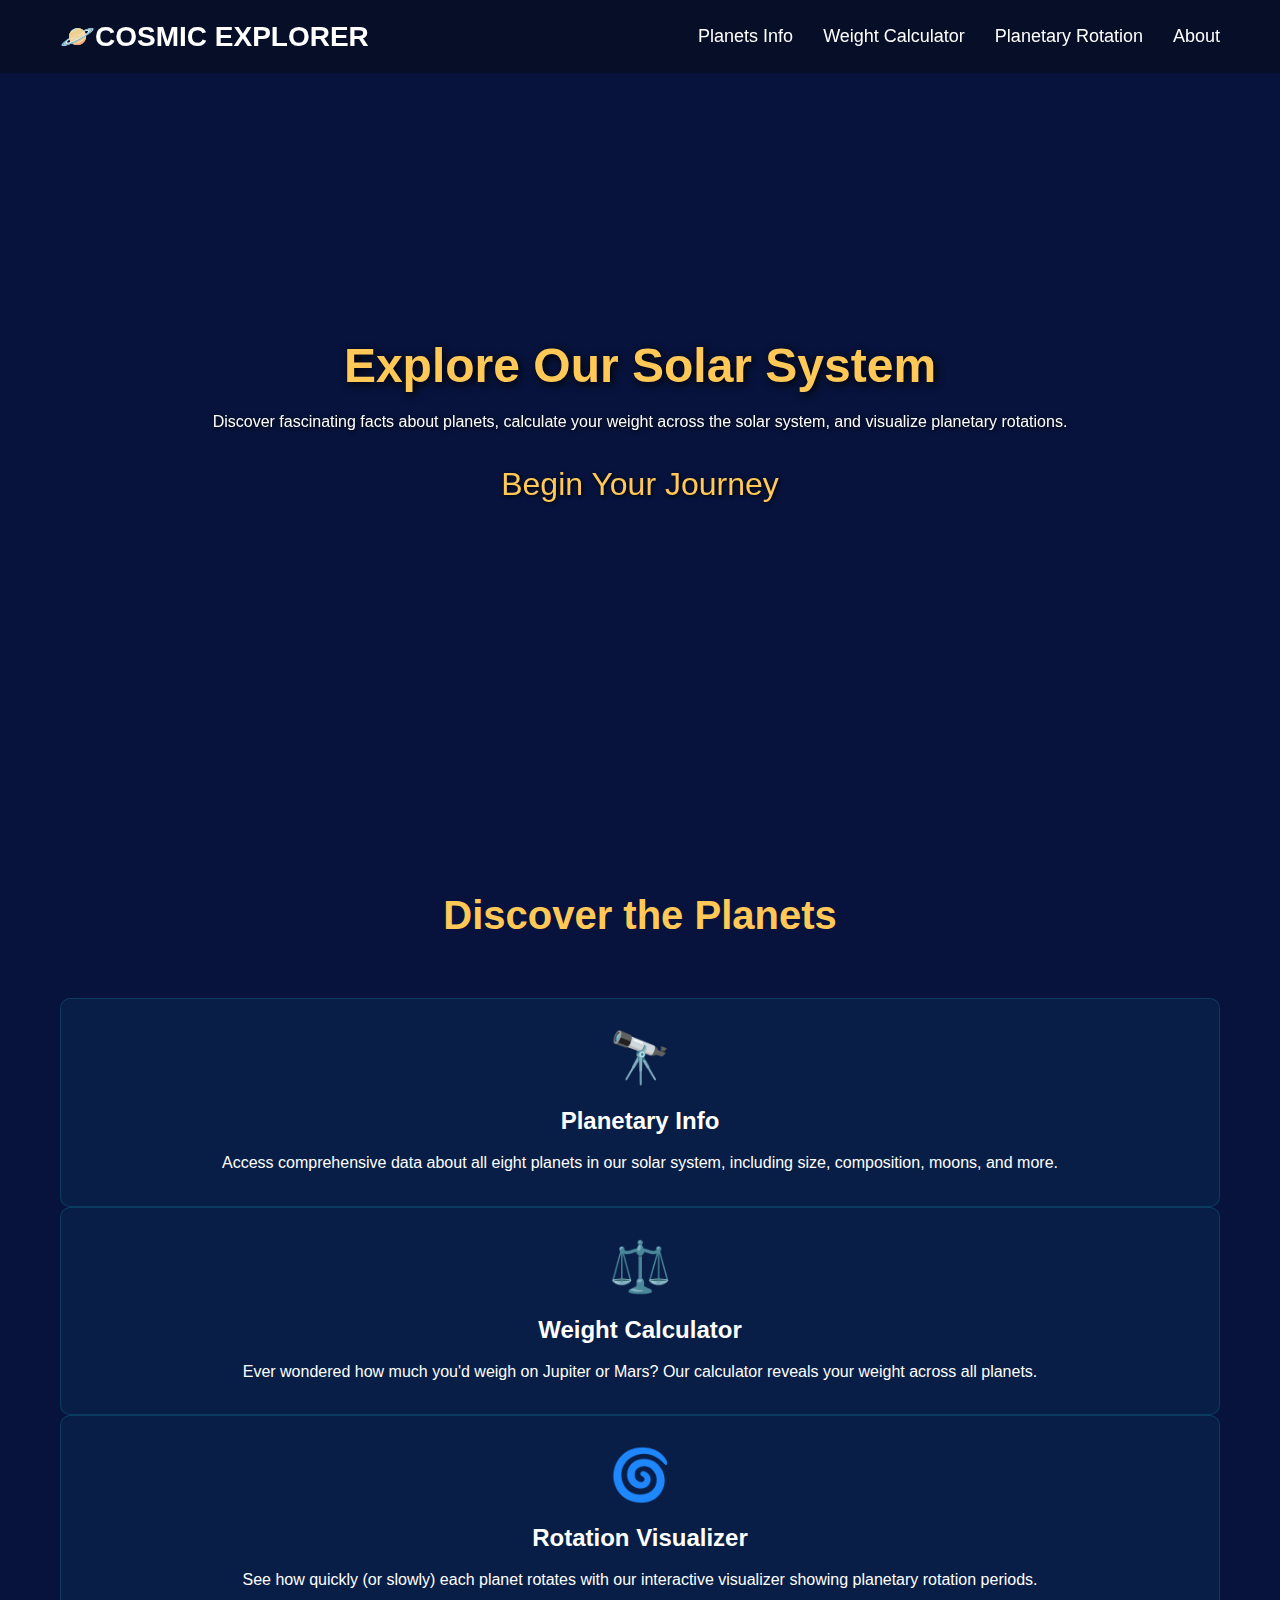
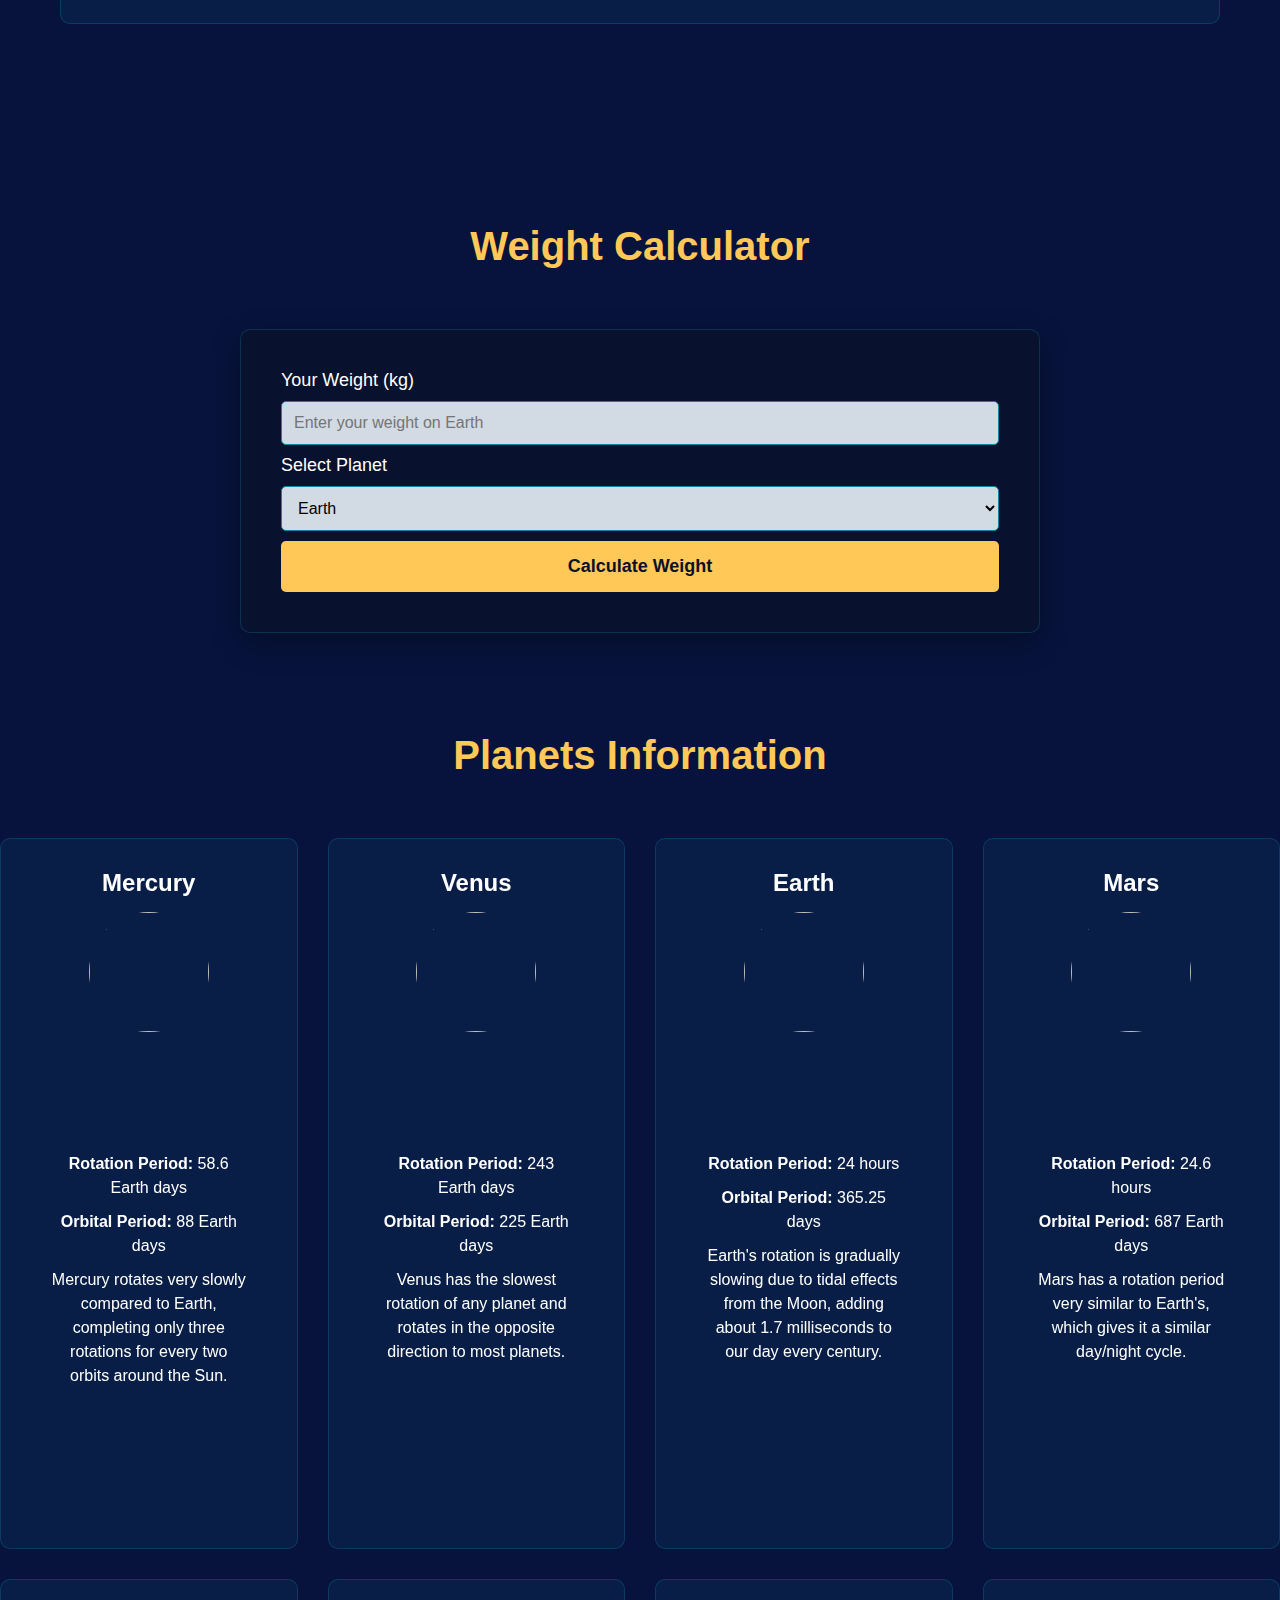
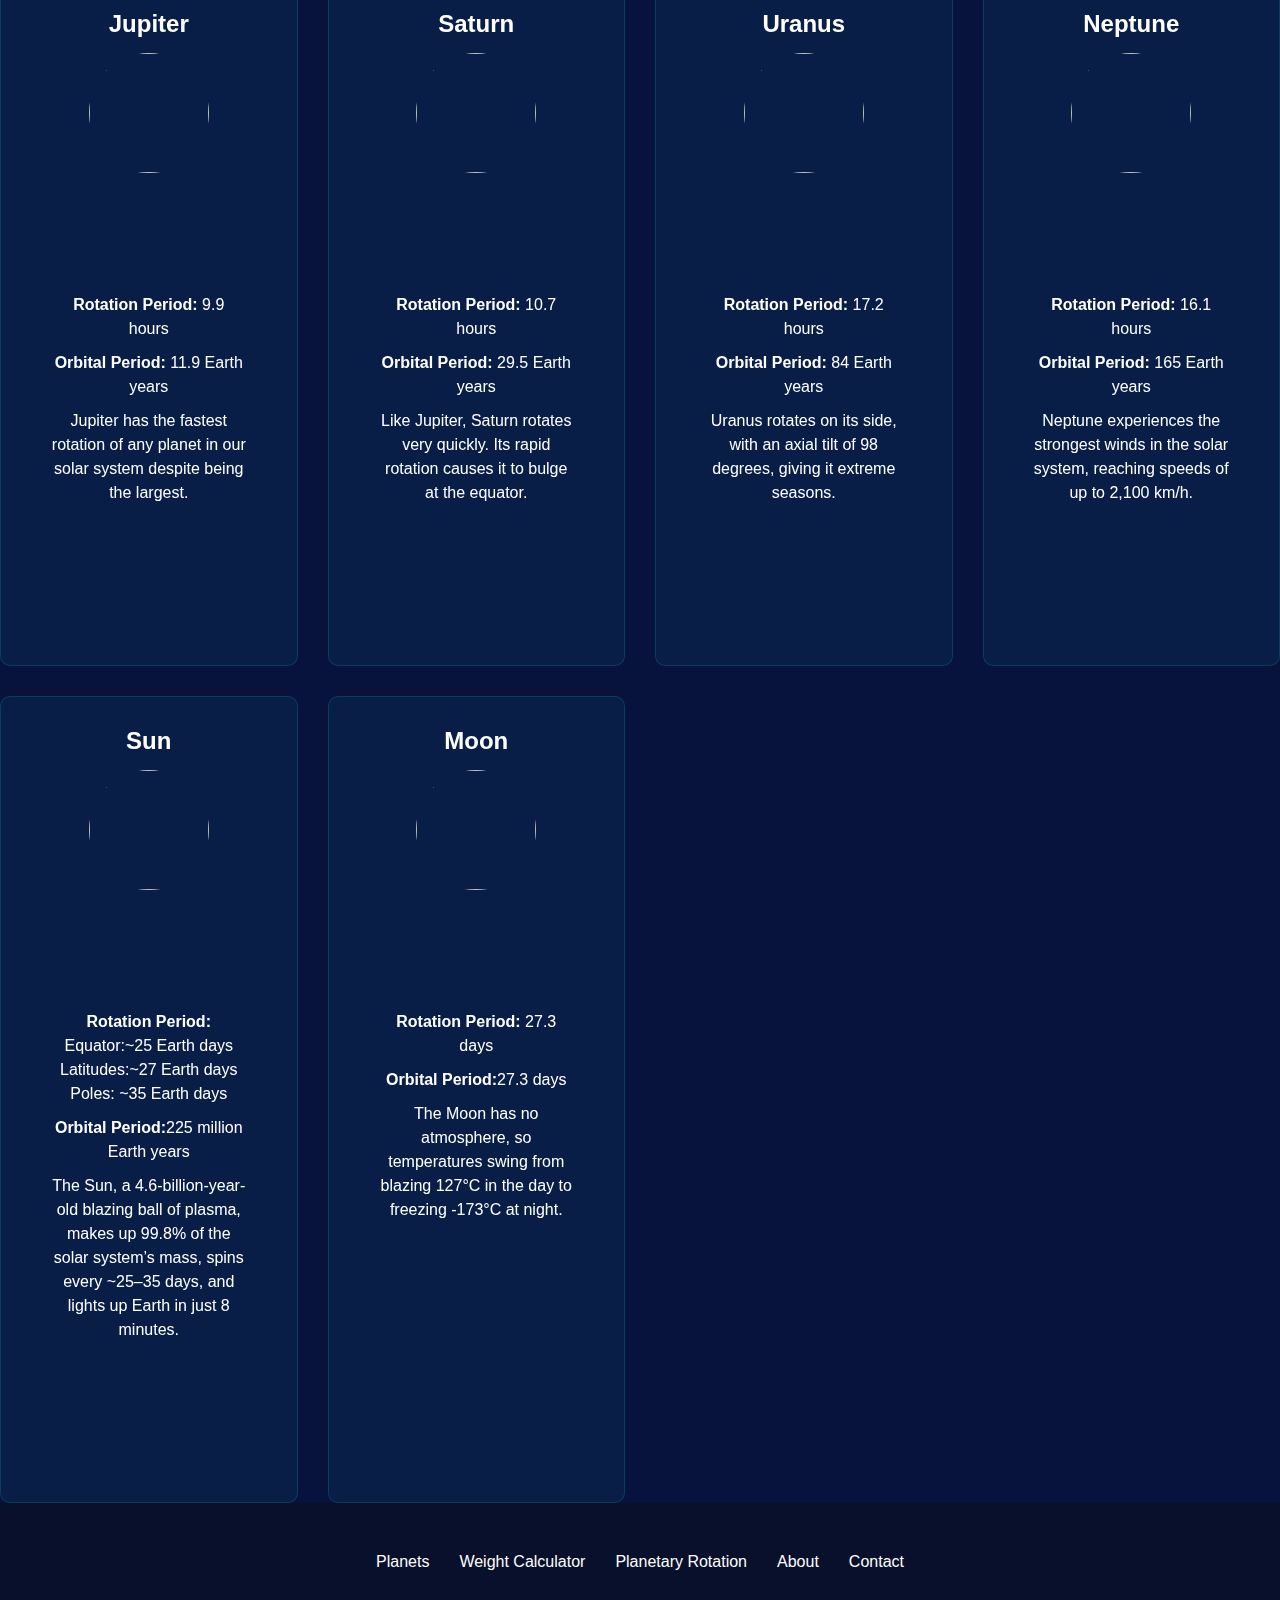
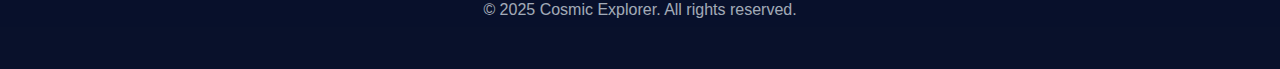
==== space_web/space_web.html @ 6c2fe6e0 "Update space_web.html" ====
<!DOCTYPE html>
<html lang="en">
<head>
  <meta charset="UTF-8">
  <meta name="viewport" content="width=device-width, initial-scale=1.0">
  <link rel="stylesheet" href="space_web.css">
  <title>space</title>
</head>
<body>
  <div class="stars" id="stars"></div>
  <header>
      <nav>
          <div class="logo">
              <span>🪐</span> COSMIC EXPLORER
          </div>
          <div class="nav-links">
              <a href="#">Planets Info</a>
              <a href="index.html">Weight Calculator</a>
              <a href="solarsys.html">Planetary Rotation</a>
              <a href="about.html">About</a>
          </div>
      </nav>
  </header>
  
  <section class="tag">
      <h1>Explore Our Solar System</h1>
      <p>Discover fascinating facts about planets, calculate your weight across the solar system, and visualize planetary rotations.</p>
      <a href="#features" class="jour-button">Begin Your Journey</a>
  </section>
  
  <section class="features" id="features">
      <h2 class="section-title">Discover the Planets</h2>
      <div class="feature-cards">
          <div class="feature-card">
              <div class="feature-icon">🔭</div>
              <h3>Planetary Info</h3>
              <p>Access comprehensive data about all eight planets in our solar system, including size, composition, moons, and more.</p>
          </div>
          <div class="feature-card">
              <div class="feature-icon">⚖️</div>
              <h3>Weight Calculator</h3>
              <p>Ever wondered how much you'd weigh on Jupiter or Mars? Our calculator reveals your weight across all planets.</p>
          </div>
          <div class="feature-card">
              <div class="feature-icon">🌀</div>
              <h3>Rotation Visualizer</h3>
              <p>See how quickly (or slowly) each planet rotates with our interactive visualizer showing planetary rotation periods.</p>
          </div>
      </div>
  </section>
  <section class="weight-calculator" id="calculator">
    <h2 class="section-title">Weight Calculator</h2>
    <div class="calculator-container">
        <div class="calculator-form">
            <div class="form-group">
                <label for="weight">Your Weight (kg)</label>
                <input type="number" id="weight" placeholder="Enter your weight on Earth" min="1" max="500">
                <div class="form-group">
                  <label for="planet">Select Planet</label>
                  <select id="planet">
                      <option value="mercury">Mercury</option>
                      <option value="venus">Venus</option>
                      <option value="earth" selected>Earth</option>
                      <option value="mars">Mars</option>
                      <option value="jupiter">Jupiter</option>
                      <option value="saturn">Saturn</option>
                      <option value="uranus">Uranus</option>
                      <option value="neptune">Neptune</option>
                  </select>
              </div>
              <button class="calculate-button">Calculate Weight</button>
          </div>
          <div class="result" id="result">
              Your weight on <span id="result-planet">Earth</span> would be <span id="result-weight">0</span> kg.
          </div>
      </div>
  </section>

  
    <section class="info-planet" id="info">
      <h2 class="section-title">Planets Information</h2>
      <div class="rotation-container">
          <div class="planet-card">
              <h3>Mercury</h3>
              <div class="planet-image mercury">
                <img src="https://res.cloudinary.com/dk-find-out/image/upload/q_80,w_1920,f_auto/AW_Mercury_ladprw.jpg"></div>
              <div class="planet-info">
                  <p><strong>Rotation Period:</strong> 58.6 Earth days</p>
                  <p><strong>Orbital Period:</strong> 88 Earth days</p>
                  <p>Mercury rotates very slowly compared to Earth, completing only three rotations for every two orbits around the Sun.</p>
              </div>
          </div>
          
          <div class="planet-card">
              <h3>Venus</h3>
              <div class="planet-image venus">
                <img src="http://www.planete-astronomie.com/tl_files/photos/Venus/1-La-planete-Venus/Venus_a00.jpg">
              </div>
              <div class="planet-info">
                  <p><strong>Rotation Period:</strong> 243 Earth days</p>
                  <p><strong>Orbital Period:</strong> 225 Earth days</p>
                  <p>Venus has the slowest rotation of any planet and rotates in the opposite direction to most planets.</p>
              </div>
          </div>
          
          <div class="planet-card">
              <h3>Earth</h3>
              <div class="planet-image earth">
                <img src="https://toppng.com/uploads/preview/real-world-clipart-earth-transparent-background-planet-earth-11562960989brifobuctc.png">
              </div>
              <div class="planet-info">
                  <p><strong>Rotation Period:</strong> 24 hours</p>
                  <p><strong>Orbital Period:</strong> 365.25 days</p>
                  <p>Earth's rotation is gradually slowing due to tidal effects from the Moon, adding about 1.7 milliseconds to our day every century.</p>
              </div>
          </div>
          
          <div class="planet-card">
              <h3>Mars</h3>
              <div class="planet-image mars">
                <img src="https://pngimg.com/uploads/mars_planet/mars_planet_PNG5.png">
              </div>
              <div class="planet-info">
                  <p><strong>Rotation Period:</strong> 24.6 hours</p>
                  <p><strong>Orbital Period:</strong> 687 Earth days</p>
                  <p>Mars has a rotation period very similar to Earth's, which gives it a similar day/night cycle.</p>
              </div>
          </div>
          
          <div class="planet-card">
              <h3>Jupiter</h3>
              <div class="planet-image jupiter">
                <img src="https://www.pngmart.com/files/22/Jupiter-PNG-Free-Download.png">
              </div>
              <div class="planet-info">
                  <p><strong>Rotation Period:</strong> 9.9 hours</p>
                  <p><strong>Orbital Period:</strong> 11.9 Earth years</p>
                  <p>Jupiter has the fastest rotation of any planet in our solar system despite being the largest.</p>
              </div>
          </div>
          
          <div class="planet-card">
              <h3>Saturn</h3>
              <div class="planet-image saturn">
                <img src="https://as2.ftcdn.net/v2/jpg/05/69/56/73/1000_F_569567396_Gxajbwd5eJvZ2uNPkuPDoFLlFUGtiKqE.jpg">
              </div>
              <div class="planet-info">
                  <p><strong>Rotation Period:</strong> 10.7 hours</p>
                  <p><strong>Orbital Period:</strong> 29.5 Earth years</p>
                  <p>Like Jupiter, Saturn rotates very quickly. Its rapid rotation causes it to bulge at the equator.</p>
              </div>
          </div>
          
          <div class="planet-card">
              <h3>Uranus</h3>
              <div class="planet-image uranus">
                <img src="https://www.pngplay.com/wp-content/uploads/13/Uranus-Transparent-Free-PNG.png">
              </div>
              <div class="planet-info">
                  <p><strong>Rotation Period:</strong> 17.2 hours</p>
                  <p><strong>Orbital Period:</strong> 84 Earth years</p>
                  <p>Uranus rotates on its side, with an axial tilt of 98 degrees, giving it extreme seasons.</p>
              </div>
          </div>
          
          <div class="planet-card">
              <h3>Neptune</h3>
              <div class="planet-image neptune">
                <img src="https://pnghq.com/wp-content/uploads/neptune-png-transparent-background.png">
              </div>
              <div class="planet-info">
                  <p><strong>Rotation Period:</strong> 16.1 hours</p>
                  <p><strong>Orbital Period:</strong> 165 Earth years</p>
                  <p>Neptune experiences the strongest winds in the solar system, reaching speeds of up to 2,100 km/h.</p>
              </div>
              </div>
              <div class="planet-card">
                <h3>Sun</h3>
                <div class="planet-image sun">
                  <img src="https://clipartcraft.com/images/sun-transparent-realistic-7.png">
                </div>
                <div class="planet-info">
                    <p><strong>Rotation Period:</strong> Equator:~25 Earth days Latitudes:~27 Earth days Poles: ~35 Earth days</p>
                    <p><strong>Orbital Period:</strong>225 million Earth years</p>
                    <p>The Sun, a 4.6-billion-year-old blazing ball of plasma, makes up 99.8% of the solar system’s mass, spins every ~25–35 days, and lights up Earth in just 8 minutes.</p>
                </div>
                </div>
                <div class="planet-card">
                  <h3>Moon</h3>
                  <div class="planet-image moon">
                    <img src="https://tse2.mm.bing.net/th?id=OIP.YOyAbVJMIWMvagxwYLG5LgHaHa&pid=Api&P=0&h=180">
                  </div>
                  <div class="planet-info">
                      <p><strong>Rotation Period:</strong> 27.3 days</p>
                      <p><strong>Orbital Period:</strong>27.3 days</p>
                      <p>The Moon has no atmosphere, so temperatures swing from blazing 127°C in the day to freezing -173°C at night.</p>
                  </div>
      </div>
  </section>
  <footer>
    <div class="footer-content">
        <div class="footer-links">
            <a href="#features">Planets</a>
            <a href="#calculator">Weight Calculator</a>
            <a href="#rotation">Planetary Rotation</a>
            <a href="#about">About</a>
            <a href="#">Contact</a>
        </div>
        <p class="copyright">© 2025 Cosmic Explorer. All rights reserved.</p>
    </div>
</footer>
</body>
---- space_web/space_web.css ----
* {
  margin: 0;
  padding: 0;
  box-sizing: border-box;
  font-family: 'Arial', sans-serif;
}

body {
  background-color: #07133c;
  background-image: url(https://img.freepik.com/free-vector/watercolor-galaxy-background_23-2149238131.jpg);
  color: #fff;
  background-repeat: no-repeat;
  background-position: center;
  background-size: cover;
  background-attachment: fixed;

}

header {
  background-color: rgba(7, 14, 34, 0.8);
  padding: 20px 0;
  position: sticky;
  top: 0;
}

nav {
  display: flex;
  justify-content: space-between;
  align-items: center;
  max-width: 1200px;
  margin: 0 auto;
  padding: 0 20px;
  opacity: 1;
}

.logo {
  font-size: 28px;
  font-weight: bold;
  color: #ffffff;
  display: flex;
  align-items: center;
}

.nav-links {
  display: flex;
  gap: 30px;
}

.nav-links a {
  color: var(--text-color);
  text-decoration: none;
  font-size: 18px;
  transition: color 0.3s ease;
}

.nav-links a:hover {
  color:#ffc857 ;
 
}

.tag {
  height: 80vh;
  display: flex;
  flex-direction: column;
  justify-content: center;
  align-items: center;
  text-align: center;
  position: relative;
  padding: 0 20px;
}


.tag h1 {
  margin-bottom: 20px;
  font-size: 3rem;
  color: #ffc857;
  text-shadow: 2px 2px 8px #000;
}

.tag p {
  font-size: 2.5 rem;
  margin-bottom: 20px;
  color:#ffffff ;
  text-shadow: 1px 1px 4px #000;
}
.tag a{
  font-size: 2rem;
  margin-bottom: 10px;
  color:#ffc857 ;
  text-decoration: none;
  text-shadow: 1px 1px 4px #000;
}

.jour-button {
  background-color: var(--secondary-color);
  color: white;
  padding: 15px 30px;
  border: none;
  border-radius: 30px;
  font-size: 18px;
  cursor: pointer;
  transition: all 0.3s ease;
  text-decoration: none;
}

.jour-button:hover {
  background-color: var(--accent-color);
  color: var(--primary-color);
  transform: translateY(-3px);
  box-shadow: 0 5px 15px rgba(0, 0, 0, 0.3);
}
.features {
  padding: 100px 20px;
  max-width: 1200px;
  margin: 0 auto;
}

.section-title {
  text-align: center;
  font-size: 2.5rem;
  margin-bottom: 60px;
  color:#ffc857 ;
}

.feature-card {
  background-color: rgba(18, 130, 162, 0.1);
  border-radius: 10px;
  padding: 30px;
  text-align: center;
  transition: transform 0.3s ease;
  border: 1px solid rgba(18, 130, 162, 0.3);
}

.feature-card:hover {
  transform: translateY(-5px);
  box-shadow: 0 10px 20px rgba(0, 0, 0, 0.2);
}

.feature-icon {
  font-size: 50px;
  margin-bottom: 20px;
  color: var(--accent-color);
}

.feature-card h3 {
  font-size: 24px;
  margin-bottom: 15px;
}

.feature-card p {
  font-size: 16px;
  line-height: 1.6;
}

.weight-calculator {
  background-color: var(--dark-accent);
  padding: 100px 20px;
}

.calculator-container {
  max-width: 800px;
  margin: 0 auto;
  background-color: rgba(9, 17, 41, 0.8);
  border-radius: 10px;
  padding: 40px;
  box-shadow: 0 10px 30px rgba(0, 0, 0, 0.3);
  border: 1px solid rgba(18, 130, 162, 0.3);
}

.calculator-form {
  display: flex;
  flex-direction: column;
  gap: 20px;
}

.form-group {
  display: flex;
  flex-direction: column;
  gap: 10px;
}

.form-group label {
  font-size: 18px;
}

.form-group input, .form-group select {
  padding: 12px;
  border-radius: 5px;
  border: 1px solid #1282a2;
  background-color: rgba(233, 241, 247, 0.9);
  font-size: 16px;
}

.calculate-button {
  background-color: #ffc857;
  color: #0a1128;
  padding: 15px;
  border: none;
  border-radius: 5px;
  font-size: 18px;
  cursor: pointer;
  transition: all 0.3s ease;
  font-weight: bold;
}

.calculate-button:hover {
  background-color: #1282a2;
  color: white;
}

.result {
  margin-top: 30px;
  padding: 20px;
  background-color: rgba(18, 130, 162, 0.2);
  border-radius: 5px;
  text-align: center;
  font-size: 18px;
  border: 1px solid rgba(18, 130, 162, 0.5);
  display: none;
}

.planet-info {
  padding: 100px 20px;
  max-width: 1200px;
  margin: 0 auto;
}

.rotation-container {
  display: grid;
  grid-template-columns: repeat(auto-fit, minmax(250px, 1fr));
  gap: 30px;
}

.planet-card {
  background-color: rgba(18, 130, 162, 0.1);
  border-radius: 10px;
  padding: 30px;
  text-align: center;
  border: 1px solid rgba(18, 130, 162, 0.3);
  position: relative;
  overflow: hidden;
  min-height: 350px;
}

.planet-card h3 {
  font-size: 24px;
  margin-bottom: 15px;
  color: var(--accent-color);
}

.planet-info {
  margin-bottom: 20px;
}

.planet-info p {
  margin-bottom: 10px;
  line-height: 1.5;
}

.planet-image {
  width: 120px;
  height: 120px;
  margin: 0 auto 20px;
  border-radius: 50%;
  overflow: hidden;
  animation: rotate 60s linear infinite;
  display: flex;
  justify-content: center;
  align-items: center;
}

.planet-image img {
  width: 100%;
  height: 100%;
  object-fit: cover;
  display: block;
}

footer {
  background-color: rgba(9, 17, 41, 0.9);
  padding: 50px 20px;
  text-align: center;
}

.footer-content {
  max-width: 1200px;
  margin: 0 auto;
}

.footer-links {
  display: flex;
  justify-content: center;
  gap: 30px;
  margin-bottom: 30px;
}

.footer-links a {
  color: var(--text-color);
  text-decoration: none;
  transition: color 0.3s ease;
}

.footer-links a:hover {
  color: var(--accent-color);
}

.copyright {
  margin-top: 20px;
  color: rgba(233, 241, 247, 0.7);
}
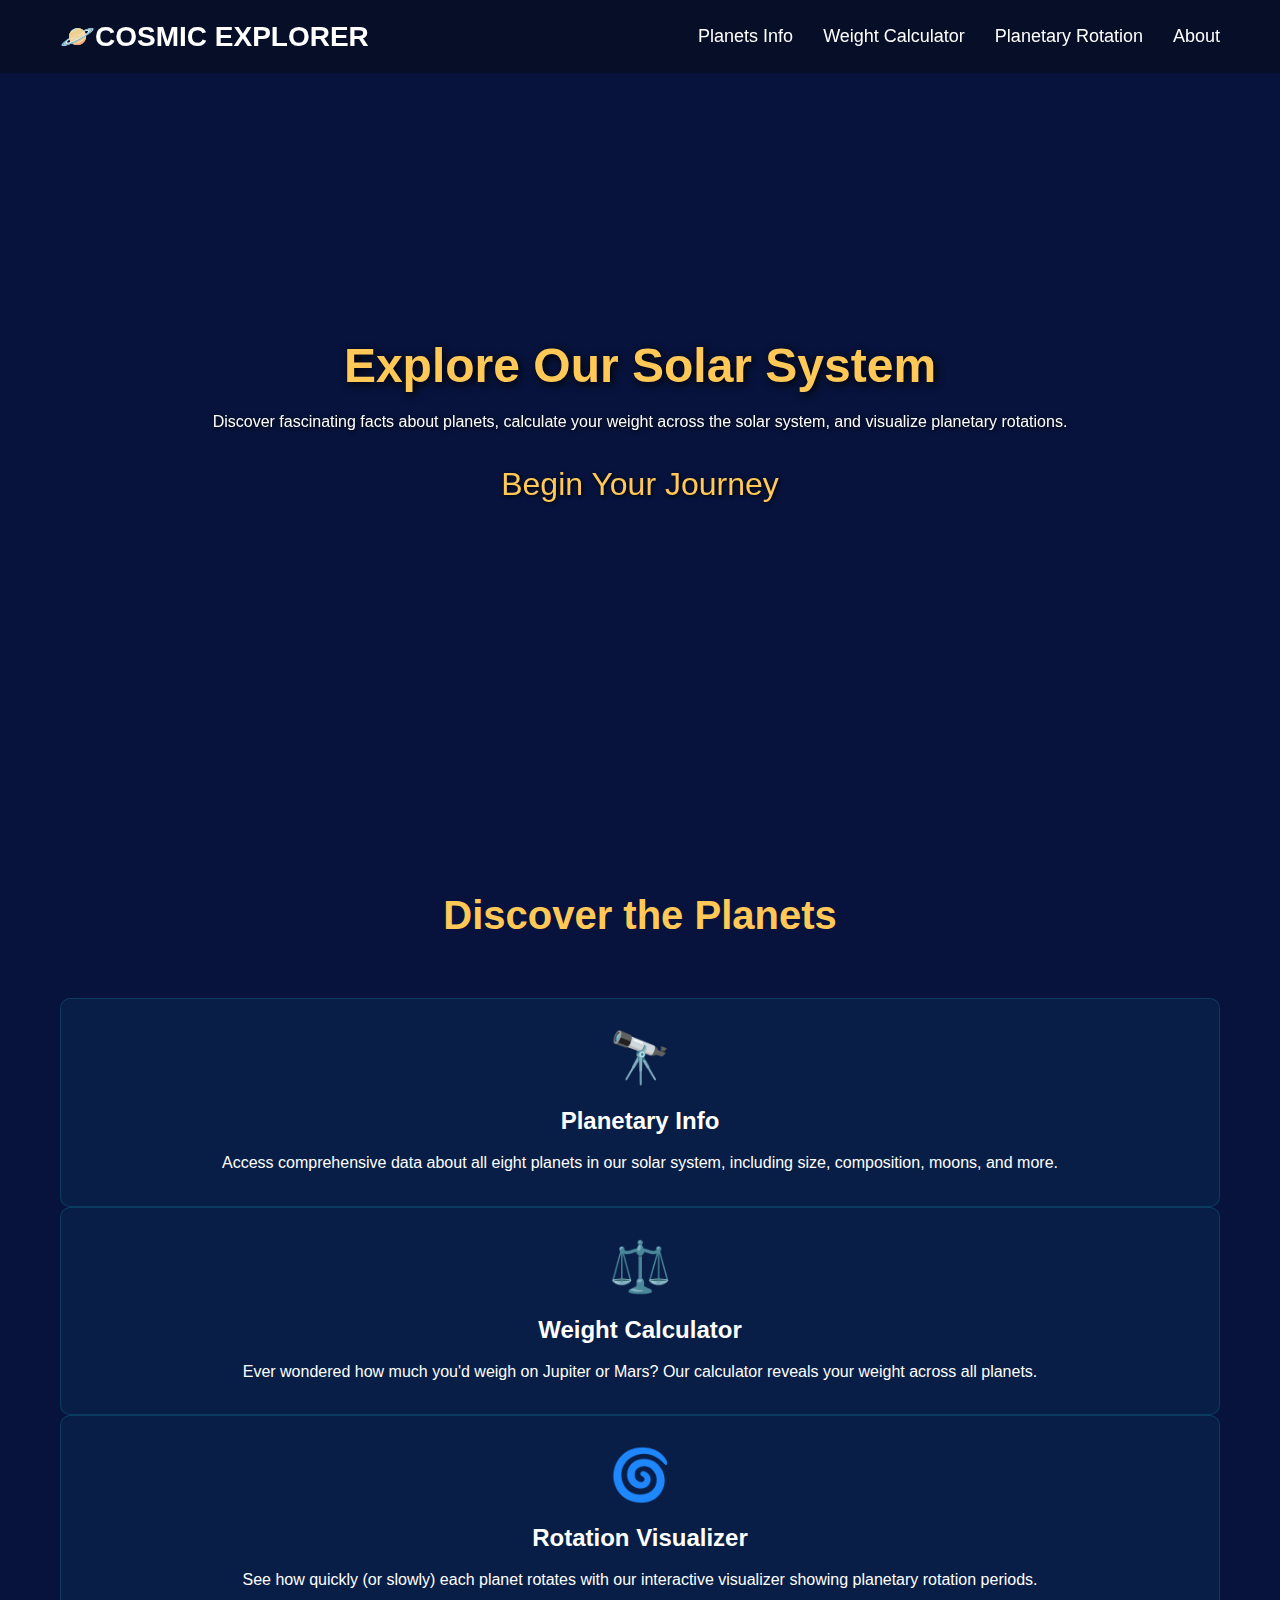
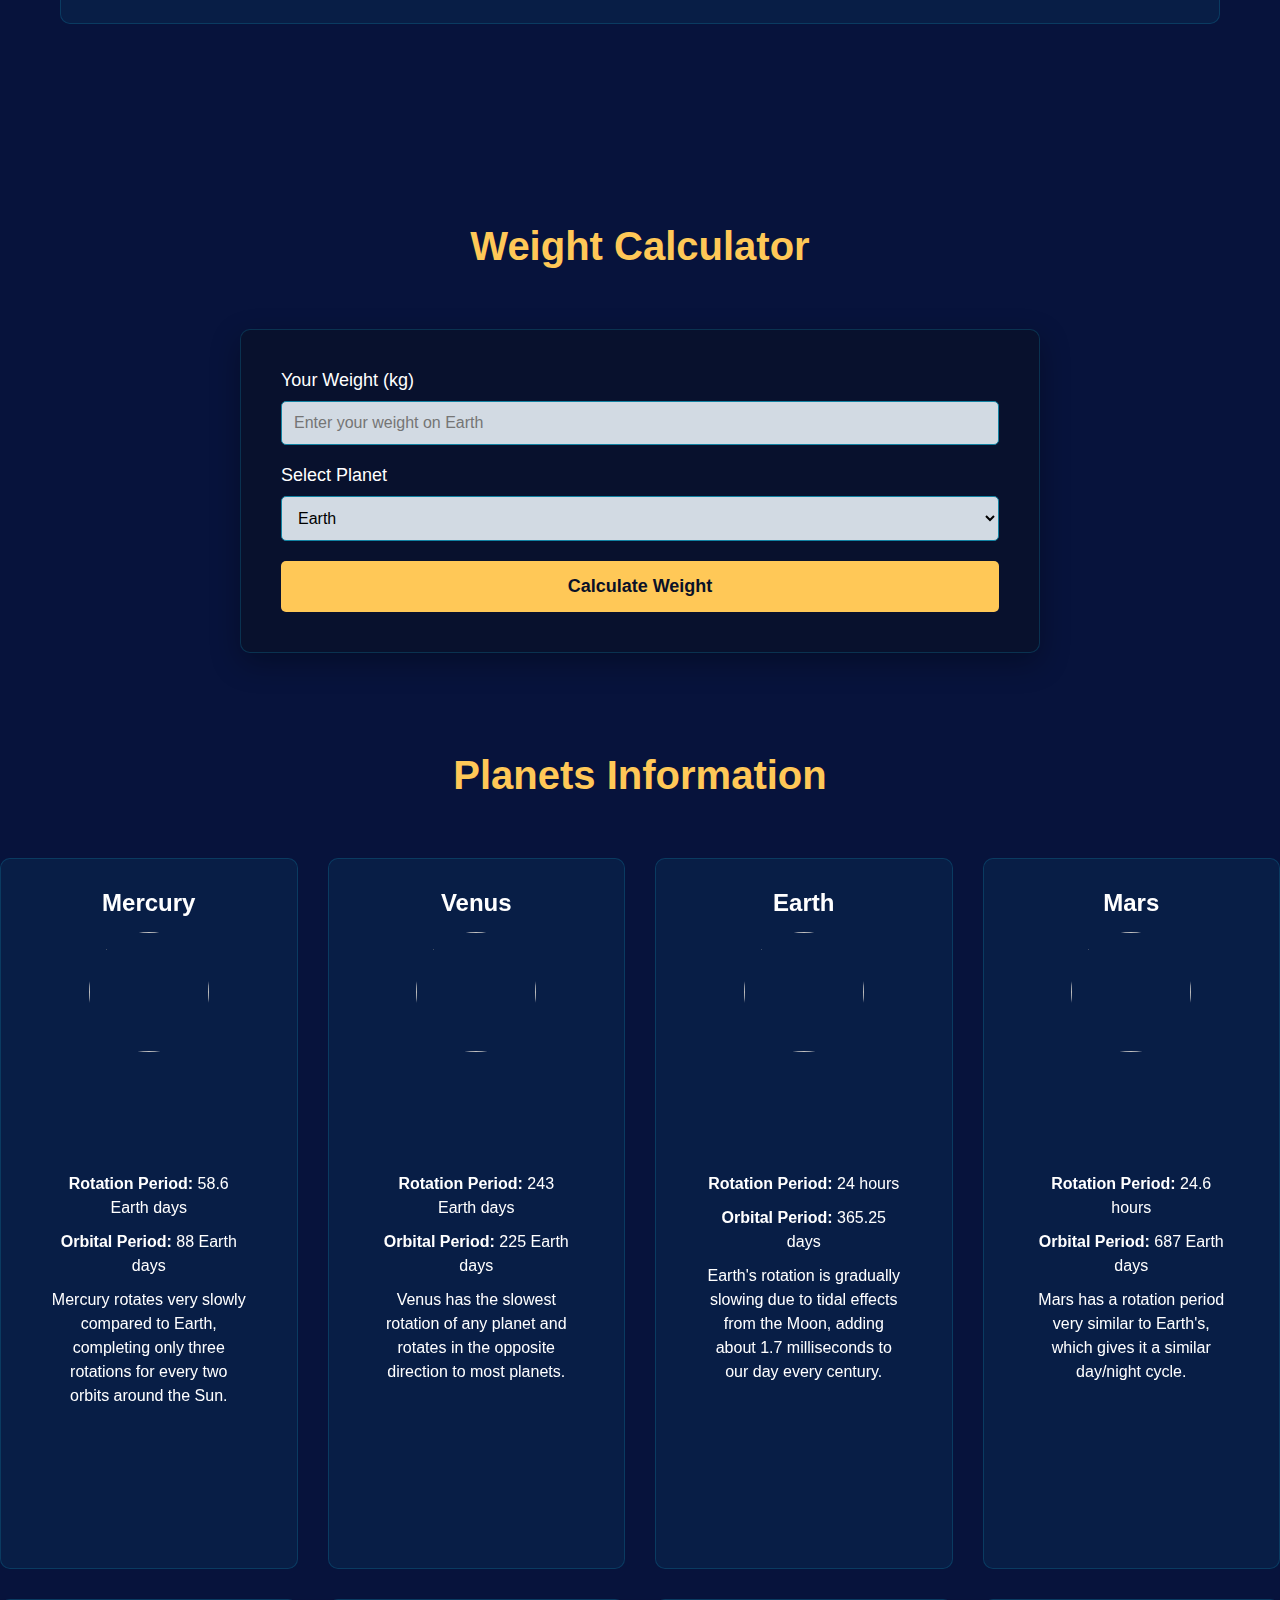
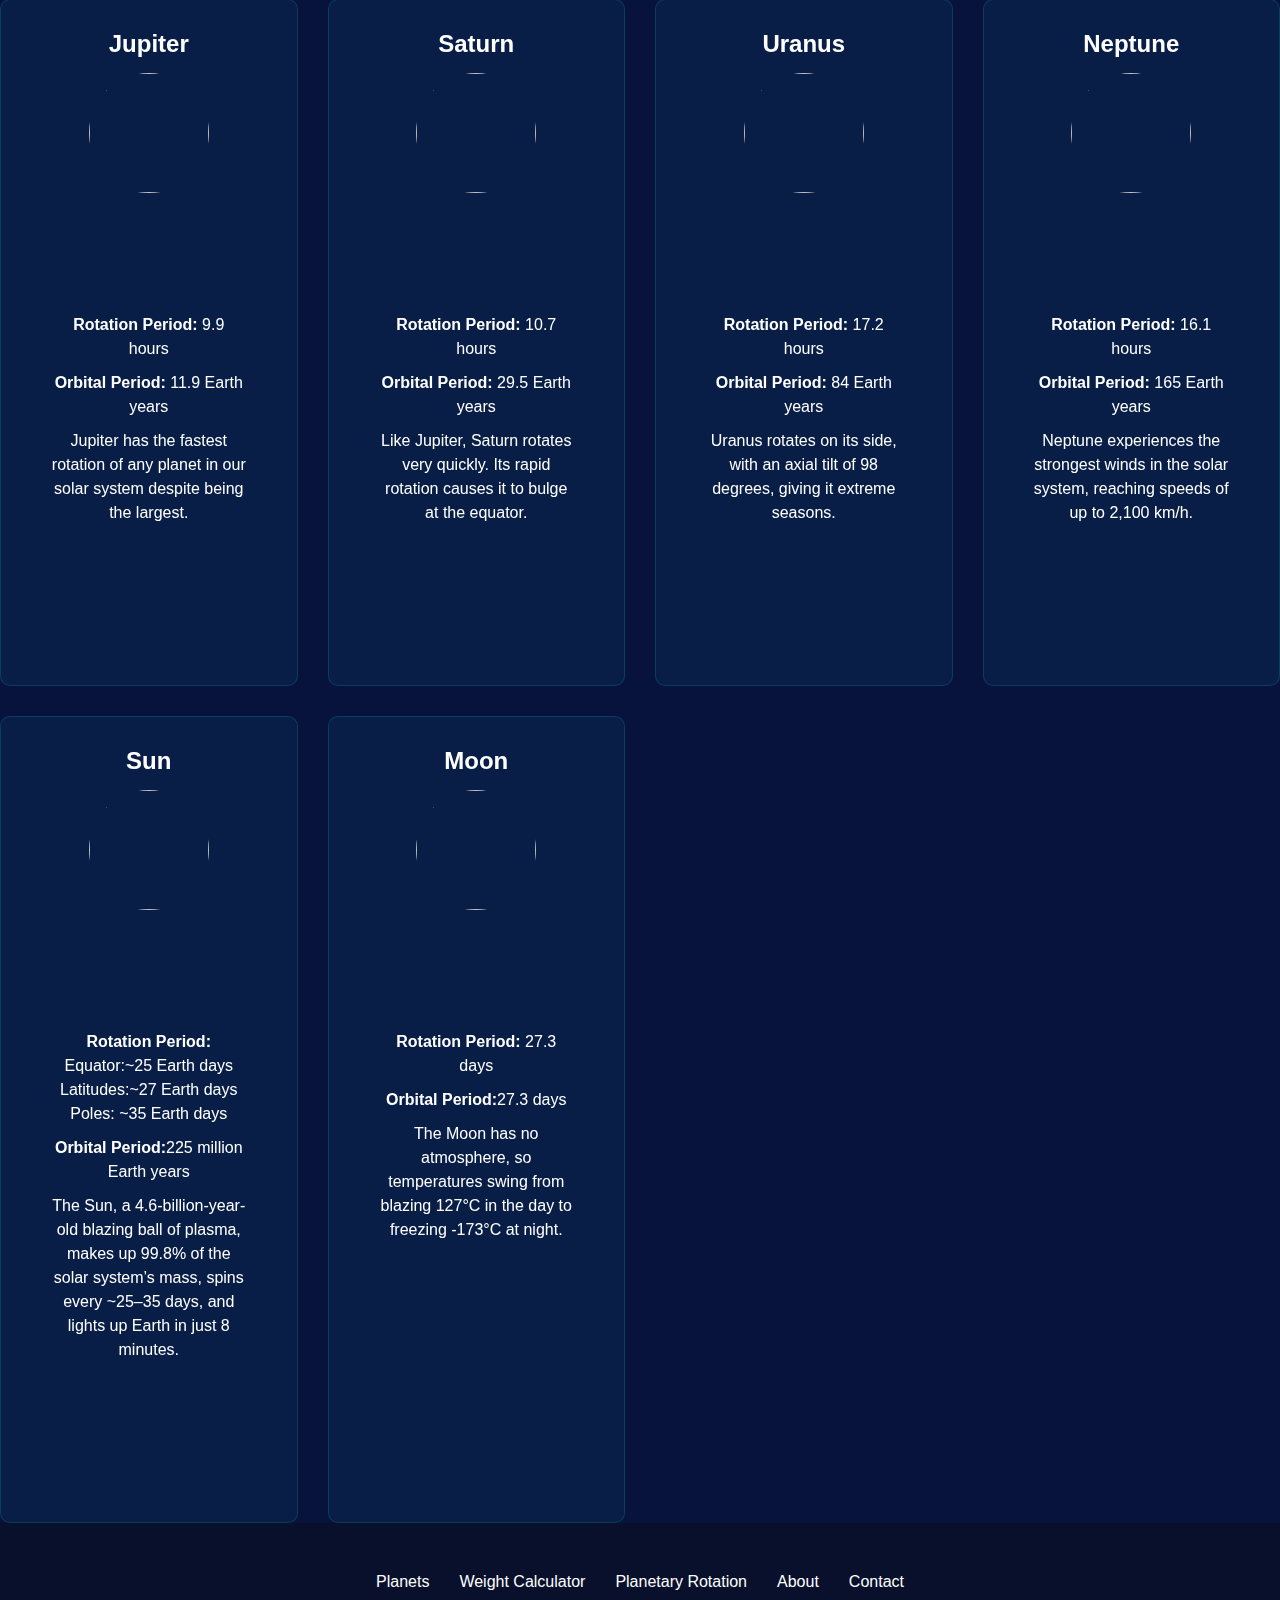
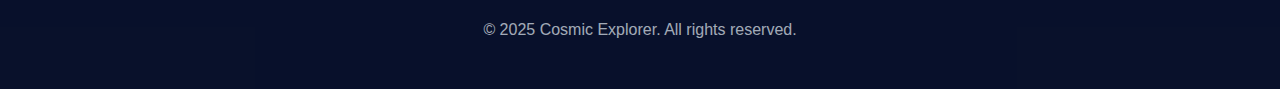
==== commit 6144209f: "Update space_web.html" ====
--- a/space_web/space_web.html
+++ b/space_web/space_web.html
@@ -55,25 +55,26 @@
             <div class="form-group">
                 <label for="weight">Your Weight (kg)</label>
                 <input type="number" id="weight" placeholder="Enter your weight on Earth" min="1" max="500">
-                <div class="form-group">
-                  <label for="planet">Select Planet</label>
-                  <select id="planet">
-                      <option value="mercury">Mercury</option>
-                      <option value="venus">Venus</option>
-                      <option value="earth" selected>Earth</option>
-                      <option value="mars">Mars</option>
-                      <option value="jupiter">Jupiter</option>
-                      <option value="saturn">Saturn</option>
-                      <option value="uranus">Uranus</option>
-                      <option value="neptune">Neptune</option>
-                  </select>
-              </div>
-              <button class="calculate-button">Calculate Weight</button>
-          </div>
-          <div class="result" id="result">
-              Your weight on <span id="result-planet">Earth</span> would be <span id="result-weight">0</span> kg.
-          </div>
-      </div>
+            </div>
+            <div class="form-group">
+                <label for="planet">Select Planet</label>
+                <select id="planet">
+                    <option value="0.38">Mercury</option>
+                    <option value="0.91">Venus</option>
+                    <option value="1" selected>Earth</option>
+                    <option value="0.38">Mars</option>
+                    <option value="2.34">Jupiter</option>
+                    <option value="1.06">Saturn</option>
+                    <option value="0.92">Uranus</option>
+                    <option value="1.19">Neptune</option>
+                </select>
+            </div>
+            <button class="calculate-button">Calculate Weight</button>
+            <div class="result" id="result">
+                Your weight on <span id="result-planet">Earth</span> would be <span id="result-weight">0</span> kg.
+            </div>
+        </div>
+    </div>
   </section>
 
   
@@ -209,4 +210,23 @@
         <p class="copyright">© 2025 Cosmic Explorer. All rights reserved.</p>
     </div>
 </footer>
+  <script>
+document.addEventListener("DOMContentLoaded", () => {
+  const button = document.querySelector(".calculate-button");
+  button.addEventListener("click", () => {
+    const weight = parseFloat(document.getElementById("weight").value);
+    const gravity = parseFloat(document.getElementById("planet").value);
+    const planetName = document.getElementById("planet").options[document.getElementById("planet").selectedIndex].text;
+
+    if (isNaN(weight) || weight <= 0) {
+      document.getElementById("result").innerHTML = "⚠️ Please enter a valid weight.";
+      return;
+    }
+
+    const result = (weight * gravity).toFixed(2);
+    document.getElementById("result").innerHTML = `Your weight on <span id="result-planet">${planetName}</span> would be <span id="result-weight">${result}</span> kg.`;
+  });
+});
+</script>
+
 </body>
--- a/space_web/space_web.css
+++ b/space_web/space_web.css
@@ -308,3 +308,314 @@
   margin-top: 20px;
   color: rgba(233, 241, 247, 0.7);
 }
+
+* {
+  margin: 0;
+  padding: 0;
+  box-sizing: border-box;
+  font-family: 'Arial', sans-serif;
+}
+
+body {
+  background-color: #07133c;
+  background-image: url(https://img.freepik.com/free-vector/watercolor-galaxy-background_23-2149238131.jpg);
+  color: #fff;
+  background-repeat: no-repeat;
+  background-position: center;
+  background-size: cover;
+  background-attachment: fixed;
+
+}
+
+header {
+  background-color: rgba(7, 14, 34, 0.8);
+  padding: 20px 0;
+  position: sticky;
+  top: 0;
+}
+
+nav {
+  display: flex;
+  justify-content: space-between;
+  align-items: center;
+  max-width: 1200px;
+  margin: 0 auto;
+  padding: 0 20px;
+  opacity: 1;
+}
+
+.logo {
+  font-size: 28px;
+  font-weight: bold;
+  color: #ffffff;
+  display: flex;
+  align-items: center;
+}
+
+.nav-links {
+  display: flex;
+  gap: 30px;
+}
+
+.nav-links a {
+  color: var(--text-color);
+  text-decoration: none;
+  font-size: 18px;
+  transition: color 0.3s ease;
+}
+
+.nav-links a:hover {
+  color:#ffc857 ;
+ 
+}
+
+.tag {
+  height: 80vh;
+  display: flex;
+  flex-direction: column;
+  justify-content: center;
+  align-items: center;
+  text-align: center;
+  position: relative;
+  padding: 0 20px;
+}
+
+
+.tag h1 {
+  margin-bottom: 20px;
+  font-size: 3rem;
+  color: #ffc857;
+  text-shadow: 2px 2px 8px #000;
+}
+
+.tag p {
+  font-size: 2.5 rem;
+  margin-bottom: 20px;
+  color:#ffffff ;
+  text-shadow: 1px 1px 4px #000;
+}
+.tag a{
+  font-size: 2rem;
+  margin-bottom: 10px;
+  color:#ffc857 ;
+  text-decoration: none;
+  text-shadow: 1px 1px 4px #000;
+}
+
+.jour-button {
+  background-color: var(--secondary-color);
+  color: white;
+  padding: 15px 30px;
+  border: none;
+  border-radius: 30px;
+  font-size: 18px;
+  cursor: pointer;
+  transition: all 0.3s ease;
+  text-decoration: none;
+}
+
+.jour-button:hover {
+  background-color: var(--accent-color);
+  color: var(--primary-color);
+  transform: translateY(-3px);
+  box-shadow: 0 5px 15px rgba(0, 0, 0, 0.3);
+}
+.features {
+  padding: 100px 20px;
+  max-width: 1200px;
+  margin: 0 auto;
+}
+
+.section-title {
+  text-align: center;
+  font-size: 2.5rem;
+  margin-bottom: 60px;
+  color:#ffc857 ;
+}
+
+.feature-card {
+  background-color: rgba(18, 130, 162, 0.1);
+  border-radius: 10px;
+  padding: 30px;
+  text-align: center;
+  transition: transform 0.3s ease;
+  border: 1px solid rgba(18, 130, 162, 0.3);
+}
+
+.feature-card:hover {
+  transform: translateY(-5px);
+  box-shadow: 0 10px 20px rgba(0, 0, 0, 0.2);
+}
+
+.feature-icon {
+  font-size: 50px;
+  margin-bottom: 20px;
+  color: var(--accent-color);
+}
+
+.feature-card h3 {
+  font-size: 24px;
+  margin-bottom: 15px;
+}
+
+.feature-card p {
+  font-size: 16px;
+  line-height: 1.6;
+}
+
+.weight-calculator {
+  background-color: var(--dark-accent);
+  padding: 100px 20px;
+}
+
+.calculator-container {
+  max-width: 800px;
+  margin: 0 auto;
+  background-color: rgba(9, 17, 41, 0.8);
+  border-radius: 10px;
+  padding: 40px;
+  box-shadow: 0 10px 30px rgba(0, 0, 0, 0.3);
+  border: 1px solid rgba(18, 130, 162, 0.3);
+}
+
+.calculator-form {
+  display: flex;
+  flex-direction: column;
+  gap: 20px;
+}
+
+.form-group {
+  display: flex;
+  flex-direction: column;
+  gap: 10px;
+}
+
+.form-group label {
+  font-size: 18px;
+}
+
+.form-group input, .form-group select {
+  padding: 12px;
+  border-radius: 5px;
+  border: 1px solid #1282a2;
+  background-color: rgba(233, 241, 247, 0.9);
+  font-size: 16px;
+}
+
+.calculate-button {
+  background-color: #ffc857;
+  color: #0a1128;
+  padding: 15px;
+  border: none;
+  border-radius: 5px;
+  font-size: 18px;
+  cursor: pointer;
+  transition: all 0.3s ease;
+  font-weight: bold;
+}
+
+.calculate-button:hover {
+  background-color: #1282a2;
+  color: white;
+}
+
+.result {
+  margin-top: 30px;
+  padding: 20px;
+  background-color: rgba(18, 130, 162, 0.2);
+  border-radius: 5px;
+  text-align: center;
+  font-size: 18px;
+  border: 1px solid rgba(18, 130, 162, 0.5);
+  display: none;
+}
+
+.planet-info {
+  padding: 100px 20px;
+  max-width: 1200px;
+  margin: 0 auto;
+}
+
+.rotation-container {
+  display: grid;
+  grid-template-columns: repeat(auto-fit, minmax(250px, 1fr));
+  gap: 30px;
+}
+
+.planet-card {
+  background-color: rgba(18, 130, 162, 0.1);
+  border-radius: 10px;
+  padding: 30px;
+  text-align: center;
+  border: 1px solid rgba(18, 130, 162, 0.3);
+  position: relative;
+  overflow: hidden;
+  min-height: 350px;
+}
+
+.planet-card h3 {
+  font-size: 24px;
+  margin-bottom: 15px;
+  color: var(--accent-color);
+}
+
+.planet-info {
+  margin-bottom: 20px;
+}
+
+.planet-info p {
+  margin-bottom: 10px;
+  line-height: 1.5;
+}
+
+.planet-image {
+  width: 120px;
+  height: 120px;
+  margin: 0 auto 20px;
+  border-radius: 50%;
+  overflow: hidden;
+  animation: rotate 60s linear infinite;
+  display: flex;
+  justify-content: center;
+  align-items: center;
+}
+
+.planet-image img {
+  width: 100%;
+  height: 100%;
+  object-fit: cover;
+  display: block;
+}
+
+footer {
+  background-color: rgba(9, 17, 41, 0.9);
+  padding: 50px 20px;
+  text-align: center;
+}
+
+.footer-content {
+  max-width: 1200px;
+  margin: 0 auto;
+}
+
+.footer-links {
+  display: flex;
+  justify-content: center;
+  gap: 30px;
+  margin-bottom: 30px;
+}
+
+.footer-links a {
+  color: var(--text-color);
+  text-decoration: none;
+  transition: color 0.3s ease;
+}
+
+.footer-links a:hover {
+  color: var(--accent-color);
+}
+
+.copyright {
+  margin-top: 20px;
+  color: rgba(233, 241, 247, 0.7);
+}
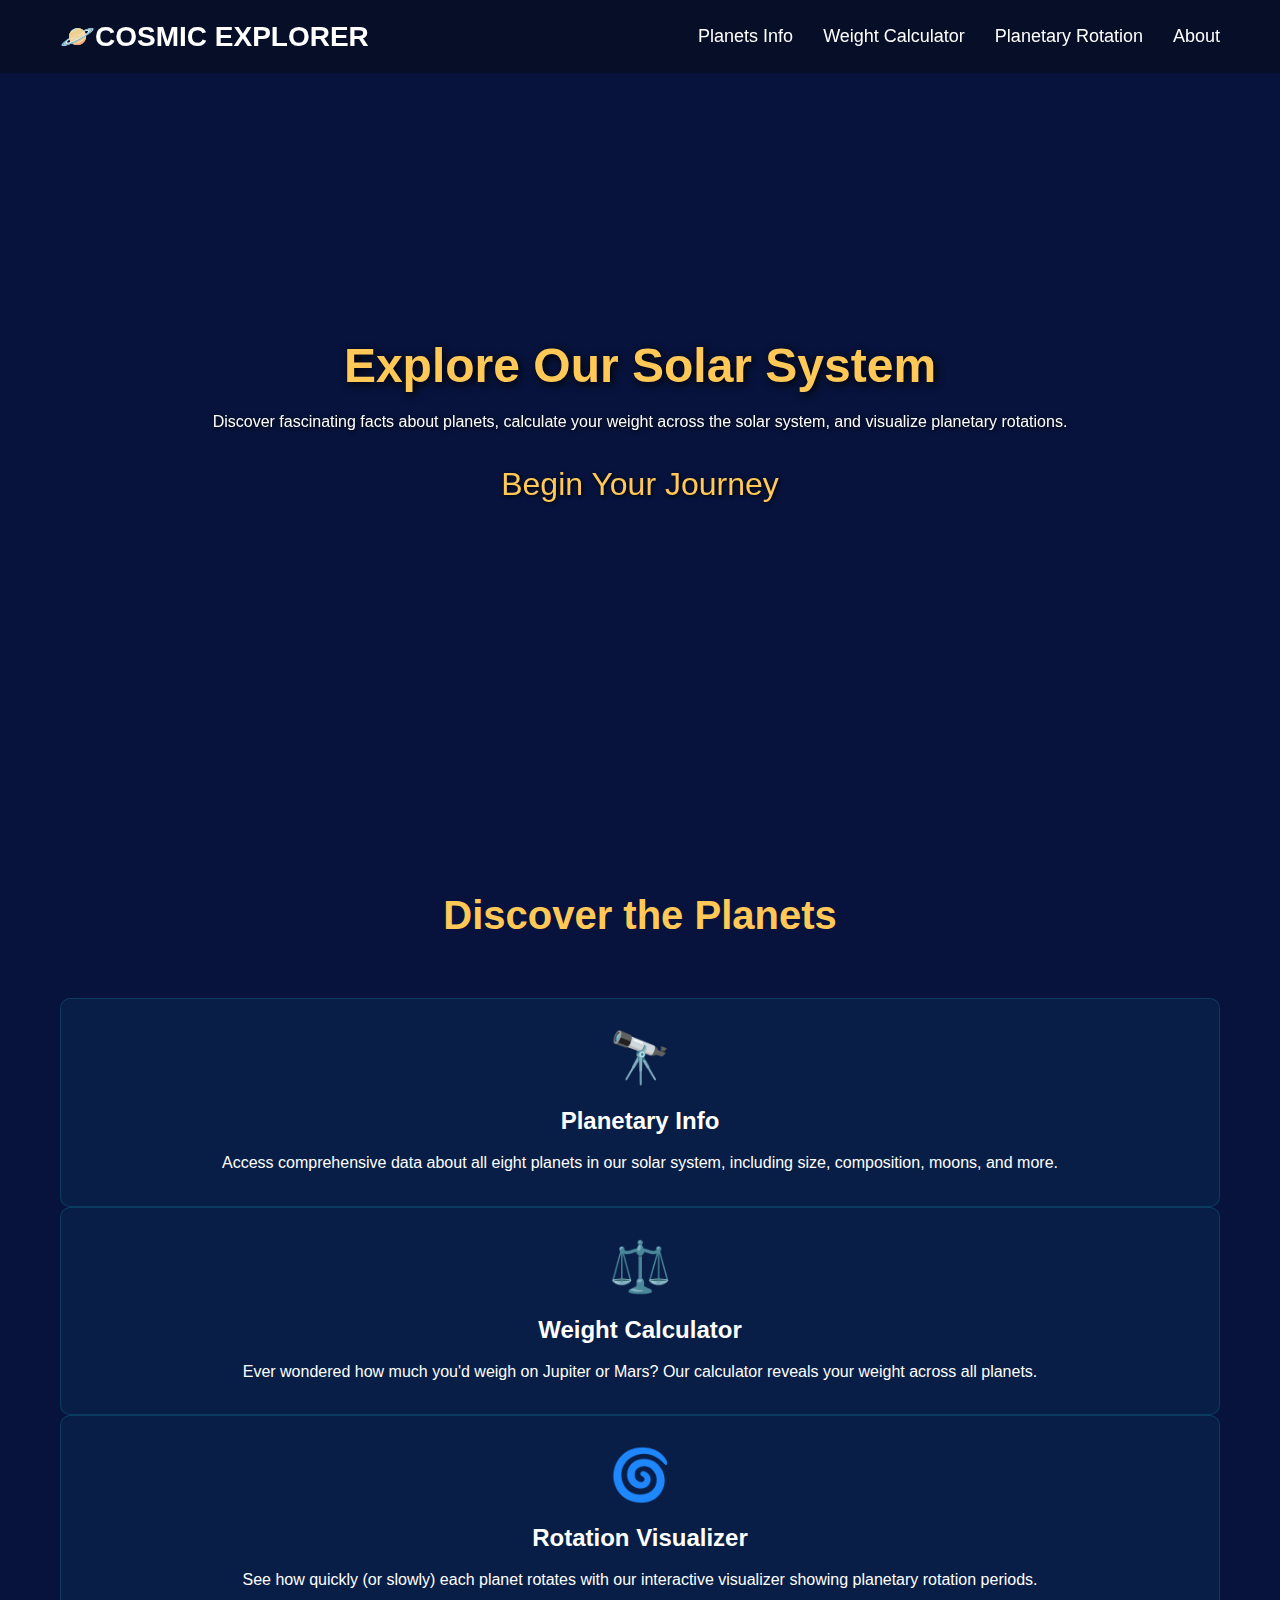
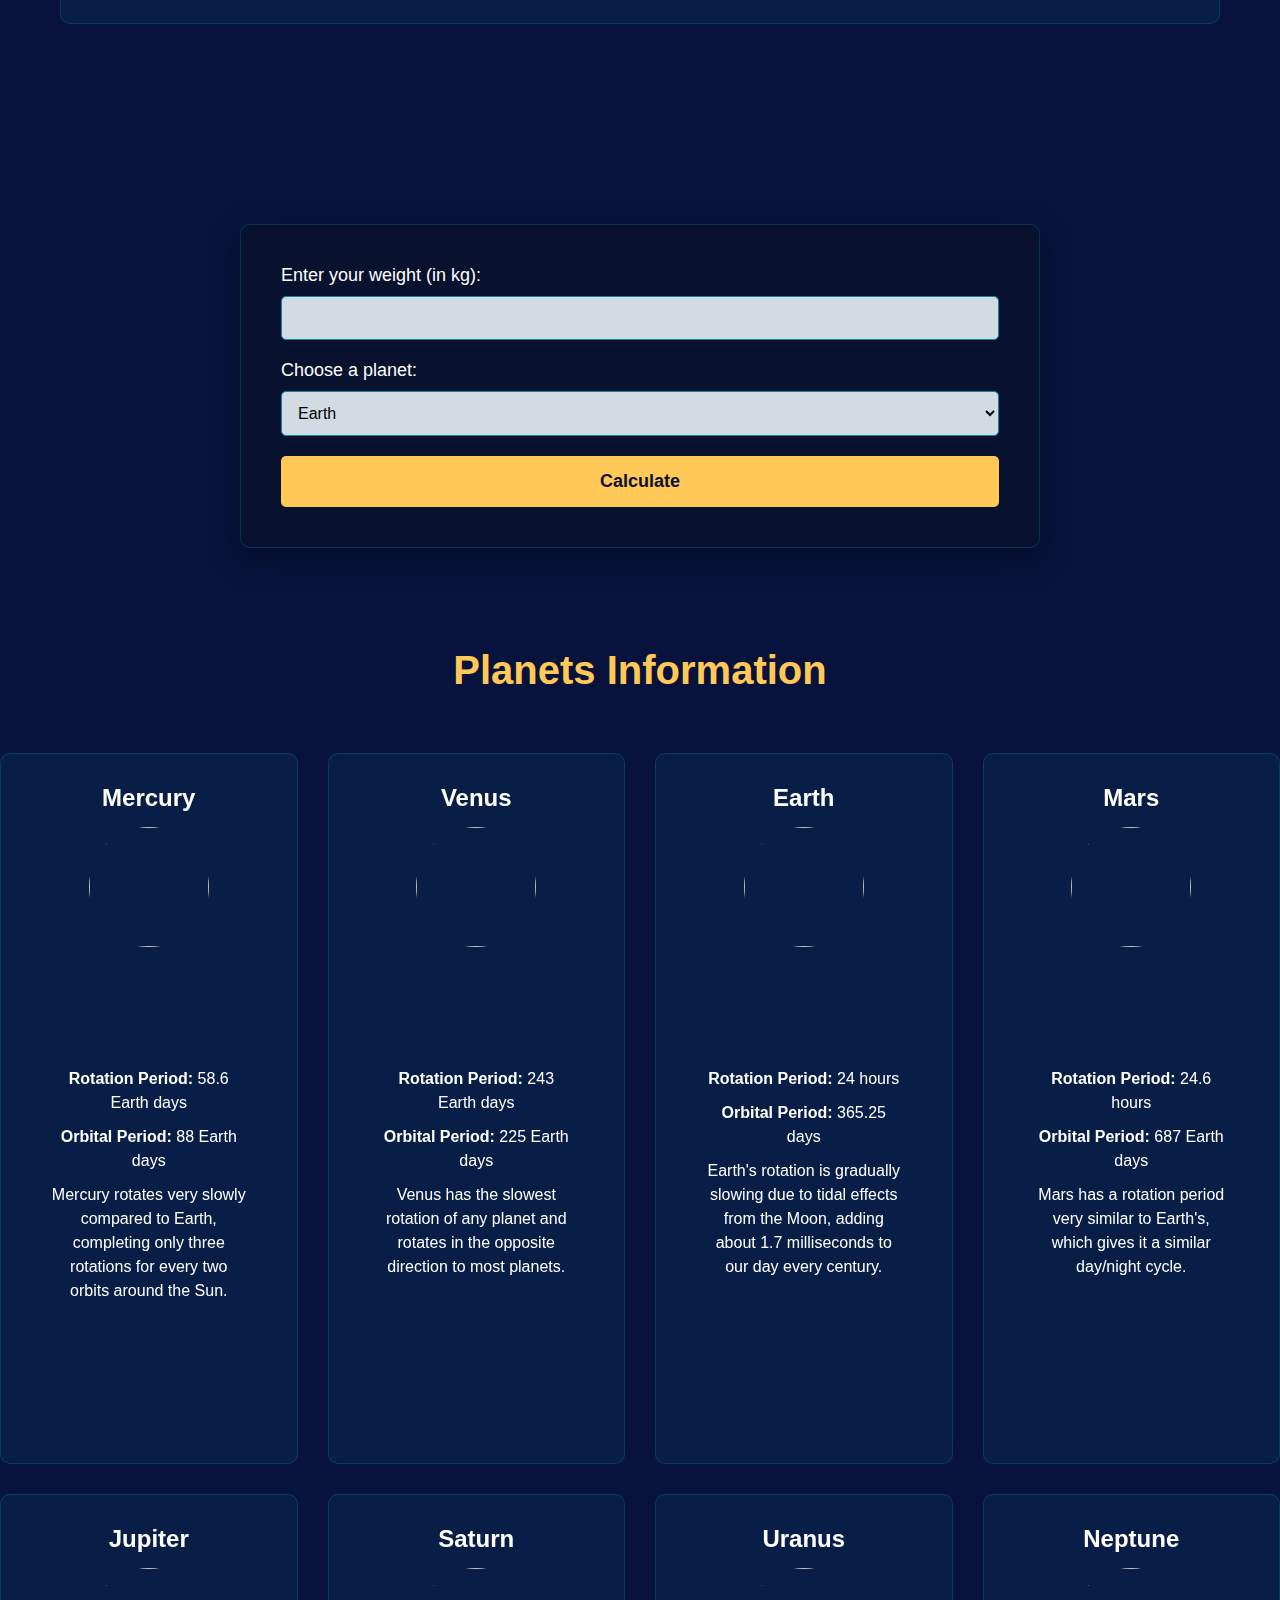
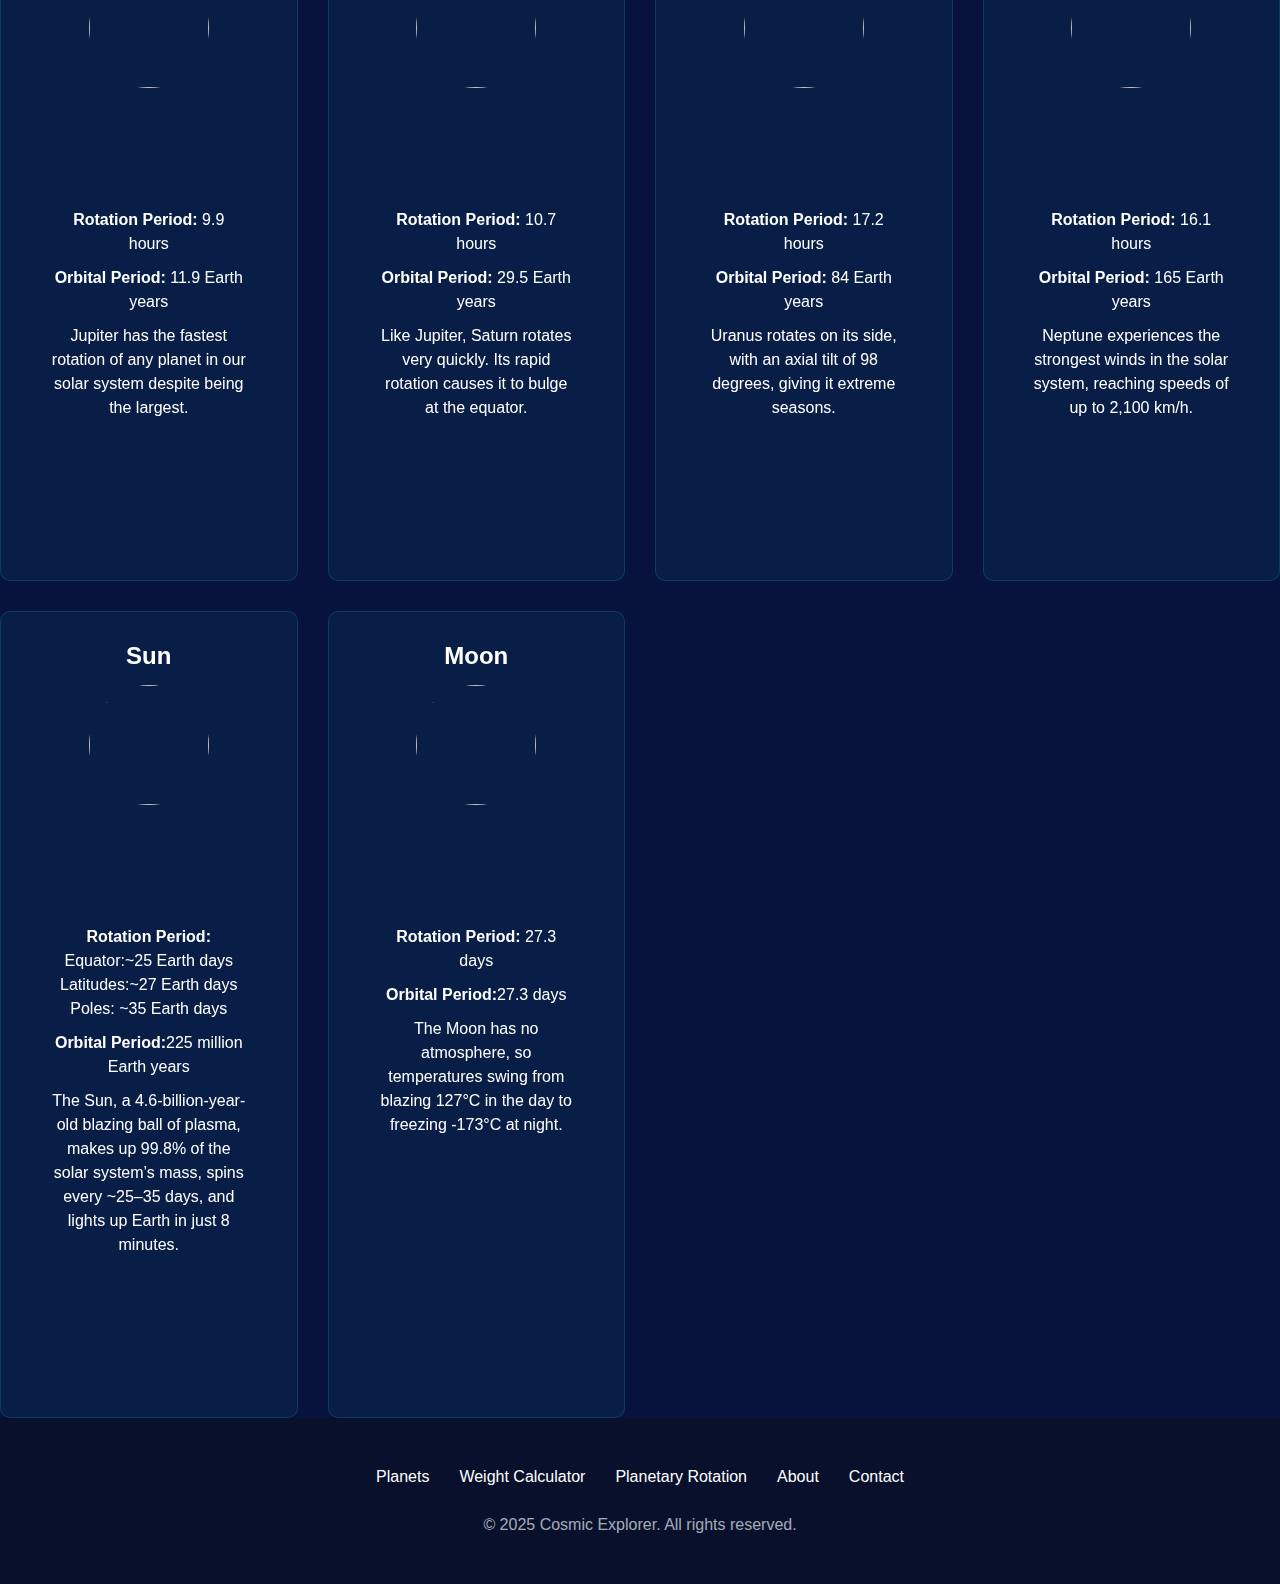
==== commit 46adabaf: "Update space_web.html" ====
--- a/space_web/space_web.html
+++ b/space_web/space_web.html
@@ -48,34 +48,30 @@
           </div>
       </div>
   </section>
-  <section class="weight-calculator" id="calculator">
-    <h2 class="section-title">Weight Calculator</h2>
-    <div class="calculator-container">
-        <div class="calculator-form">
-            <div class="form-group">
-                <label for="weight">Your Weight (kg)</label>
-                <input type="number" id="weight" placeholder="Enter your weight on Earth" min="1" max="500">
-            </div>
-            <div class="form-group">
-                <label for="planet">Select Planet</label>
-                <select id="planet">
-                    <option value="0.38">Mercury</option>
-                    <option value="0.91">Venus</option>
-                    <option value="1" selected>Earth</option>
-                    <option value="0.38">Mars</option>
-                    <option value="2.34">Jupiter</option>
-                    <option value="1.06">Saturn</option>
-                    <option value="0.92">Uranus</option>
-                    <option value="1.19">Neptune</option>
-                </select>
-            </div>
-            <button class="calculate-button">Calculate Weight</button>
-            <div class="result" id="result">
-                Your weight on <span id="result-planet">Earth</span> would be <span id="result-weight">0</span> kg.
-            </div>
-        </div>
+  <section class="weight-calculator">
+  <div class="calculator-container">
+    <form class="calculator-form">
+      <div class="form-group">
+        <label for="weight">Enter your weight (in kg):</label>
+        <input type="number" id="weight" name="weight" required>
+      </div>
+      <div class="form-group">
+        <label for="planet">Choose a planet:</label>
+        <select id="planet" name="planet">
+          <option value="earth">Earth</option>
+          <option value="mars">Mars</option>
+          <option value="jupiter">Jupiter</option>
+          <!-- Add more planets as needed -->
+        </select>
+      </div>
+      <button type="button" class="calculate-button" onclick="calculateWeight()">Calculate</button>
+    </form>
+    <div class="result" id="result">
+      Your weight on the chosen planet will be: <span id="result-weight"></span>
     </div>
-  </section>
+  </div>
+</section>
+
 
   
     <section class="info-planet" id="info">
@@ -211,22 +207,32 @@
     </div>
 </footer>
   <script>
-document.addEventListener("DOMContentLoaded", () => {
-  const button = document.querySelector(".calculate-button");
-  button.addEventListener("click", () => {
-    const weight = parseFloat(document.getElementById("weight").value);
-    const gravity = parseFloat(document.getElementById("planet").value);
-    const planetName = document.getElementById("planet").options[document.getElementById("planet").selectedIndex].text;
-
-    if (isNaN(weight) || weight <= 0) {
-      document.getElementById("result").innerHTML = "⚠️ Please enter a valid weight.";
-      return;
-    }
-
-    const result = (weight * gravity).toFixed(2);
-    document.getElementById("result").innerHTML = `Your weight on <span id="result-planet">${planetName}</span> would be <span id="result-weight">${result}</span> kg.`;
-  });
-});
+function calculateWeight() {
+  const weight = parseFloat(document.getElementById("weight").value);
+  const planet = document.getElementById("planet").value;
+  
+  let gravity;
+  switch(planet) {
+    case 'earth':
+      gravity = 9.81;
+      break;
+    case 'mars':
+      gravity = 3.71;
+      break;
+    case 'jupiter':
+      gravity = 24.79;
+      break;
+    default:
+      gravity = 9.81;
+  }
+
+  const newWeight = weight * gravity / 9.81;  // Earth weight used as base
+  document.getElementById("result-weight").textContent = newWeight.toFixed(2) + " kg";
+  
+  // Show result
+  document.getElementById("result").style.display = "block";
+}
+
 </script>
 
 </body>
